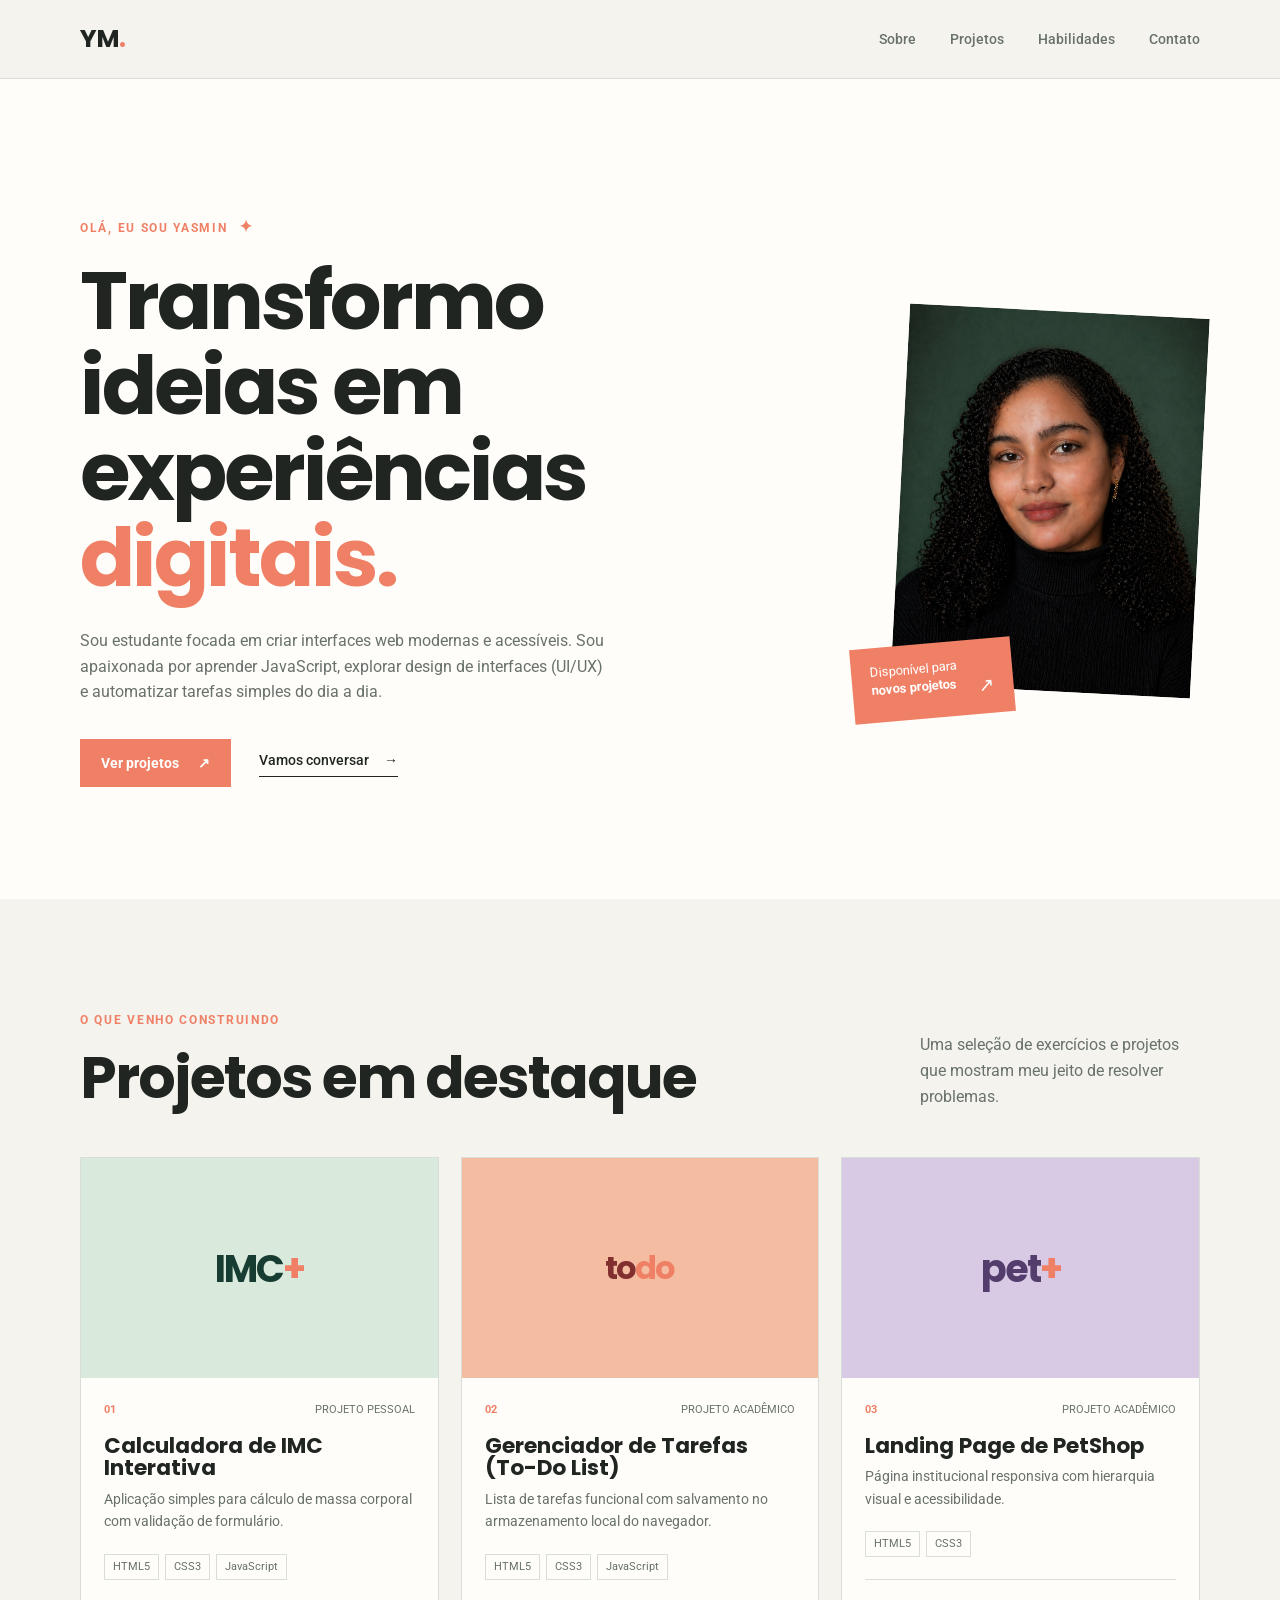
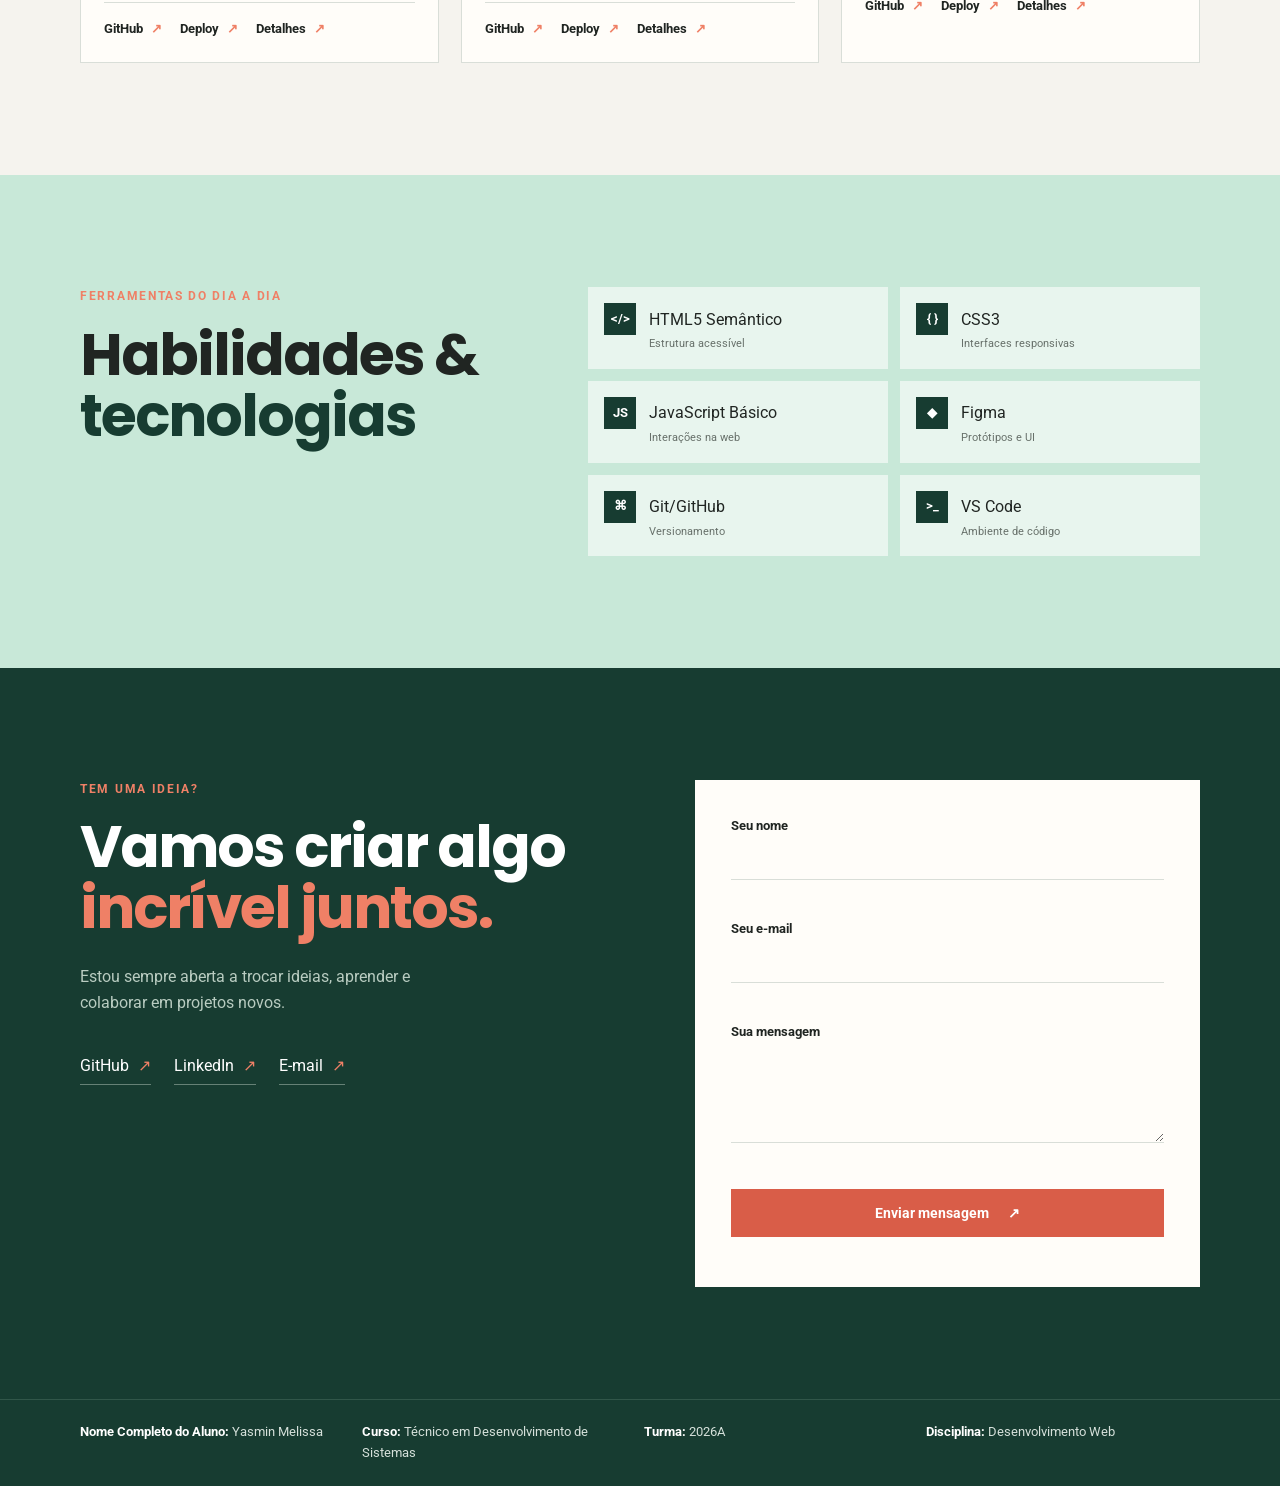
==== index.html @ c8c04c97 "Cria portfolio responsivo com subpaginas interativas" ====
<!DOCTYPE html>
<html lang="pt-BR">
<head>
  <meta charset="UTF-8">
  <meta name="viewport" content="width=device-width, initial-scale=1.0">
  <!-- TODO: ALTERAR AQUI - Atualize o nome e a área de atuação do estudante. -->
  <meta name="description" content="Portfólio de Yasmin Melissa, aluna de Desenvolvimento de Sistemas.">
  <title>Yasmin Melissa | Desenvolvimento de Sistemas</title>
  <link rel="icon" type="image/x-icon" href="img/favicon.ico">
  <link rel="preconnect" href="https://fonts.googleapis.com">
  <link rel="preconnect" href="https://fonts.gstatic.com" crossorigin>
  <link href="https://fonts.googleapis.com/css2?family=Poppins:wght@400;500;600;700&family=Roboto:wght@400;500;700&display=swap" rel="stylesheet">
  <link rel="stylesheet" href="css/style.css">
</head>
<body>
  <a class="skip-link" href="#conteudo">Pular para o conteúdo</a>

  <header class="site-header">
    <div class="container header-content">
      <!-- TODO: ALTERAR AQUI - Troque pelas iniciais ou marca pessoal do estudante. -->
      <a class="brand" href="#sobre" aria-label="Ir para o início">YM<span>.</span></a>
      <button class="menu-toggle" type="button" aria-label="Abrir menu" aria-expanded="false" aria-controls="main-menu">
        <span></span><span></span><span></span>
      </button>
      <nav class="main-nav" id="main-menu" aria-label="Navegação principal">
        <a href="#sobre">Sobre</a>
        <a href="#projetos">Projetos</a>
        <a href="#habilidades">Habilidades</a>
        <a href="#contato">Contato</a>
      </nav>
    </div>
  </header>

  <main id="conteudo">
    <!-- Apresentação principal e chamada para os projetos. -->
    <section class="hero section" id="sobre">
      <div class="container hero-grid">
        <div class="hero-copy">
          <!-- TODO: ALTERAR AQUI - Personalize o nome apresentado no início. -->
          <p class="eyebrow">Olá, eu sou Yasmin <span aria-hidden="true">✦</span></p>
          <h1>Transformo ideias em experiências <em>digitais.</em></h1>
          <!-- TODO: ALTERAR AQUI - Informe seu curso técnico e seus principais interesses. -->
          <p class="hero-text">Sou estudante focada em criar interfaces web modernas e acessíveis. Sou apaixonada por aprender JavaScript, explorar design de interfaces (UI/UX) e automatizar tarefas simples do dia a dia.</p>
          <div class="hero-actions">
            <a class="button button-primary" href="#projetos">Ver projetos <span aria-hidden="true">↗</span></a>
            <a class="text-link" href="#contato">Vamos conversar <span aria-hidden="true">→</span></a>
          </div>
        </div>
        <div class="profile-wrap">
          <div class="profile-frame">
            <!-- TODO: ALTERAR AQUI - Substitua img/foto-perfil.jpg pela sua foto, mantendo o caminho da pasta img/. -->
            <img src="img/foto-perfil.jpg" alt="Foto de perfil de Yasmin Melissa da Silva Mello" onerror="this.style.display='none'; this.parentElement.classList.add('image-fallback');">
            <span class="fallback-initials" aria-hidden="true">YM</span>
          </div>
          <p class="profile-note">Disponível para<br><strong>novos projetos</strong> <span aria-hidden="true">↗</span></p>
        </div>
      </div>
    </section>

    <!-- Projetos podem ser duplicados e personalizados com links reais. -->
    <section class="projects section" id="projetos">
      <div class="container">
        <div class="section-heading">
          <div>
            <p class="eyebrow">O que venho construindo</p>
            <h2>Projetos em destaque</h2>
          </div>
          <p class="section-intro">Uma seleção de exercícios e projetos que mostram meu jeito de resolver problemas.</p>
        </div>
        <div class="project-grid">
          <article class="project-card">
            <!-- TODO: ALTERAR AQUI - Troque nome, descrição, tecnologias e links pelo seu projeto. -->
            <a class="project-image image-one" href="projetos/projeto-1.html" aria-label="Ver detalhes da Calculadora de IMC Interativa">
              <span class="image-label">IMC<span>+</span></span>
            </a>
            <div class="project-content">
              <div class="project-meta"><span>01</span><span>Projeto pessoal</span></div>
              <h3>Calculadora de IMC Interativa</h3>
              <p>Aplicação simples para cálculo de massa corporal com validação de formulário.</p>
              <div class="tags"><span>HTML5</span><span>CSS3</span><span>JavaScript</span></div>
              <div class="project-links"><a href="https://github.com/Yasmin710-135/portifolio" target="_blank" rel="noopener noreferrer">GitHub <span>↗</span></a><a href="https://yasmin710-135.github.io/portifolio/" target="_blank" rel="noopener noreferrer">Deploy <span>↗</span></a><a href="projetos/projeto-1.html">Detalhes <span>↗</span></a></div>
            </div>
          </article>

          <article class="project-card">
            <!-- TODO: ALTERAR AQUI - Troque nome, descrição, tecnologias e links pelo seu projeto. -->
            <a class="project-image image-two" href="projetos/projeto-2.html" aria-label="Ver detalhes do Gerenciador de Tarefas">
              <span class="image-label">to<span>do</span></span>
            </a>
            <div class="project-content">
              <div class="project-meta"><span>02</span><span>Projeto acadêmico</span></div>
              <h3>Gerenciador de Tarefas (To-Do List)</h3>
              <p>Lista de tarefas funcional com salvamento no armazenamento local do navegador.</p>
              <div class="tags"><span>HTML5</span><span>CSS3</span><span>JavaScript</span></div>
              <div class="project-links"><a href="https://github.com/Yasmin710-135/portifolio" target="_blank" rel="noopener noreferrer">GitHub <span>↗</span></a><a href="https://yasmin710-135.github.io/portifolio/" target="_blank" rel="noopener noreferrer">Deploy <span>↗</span></a><a href="projetos/projeto-2.html">Detalhes <span>↗</span></a></div>
            </div>
          </article>

          <article class="project-card">
            <!-- TODO: ALTERAR AQUI - Troque nome, descrição, tecnologias e links pelo seu projeto. -->
            <a class="project-image image-three" href="projetos/projeto-3.html" aria-label="Ver detalhes da Landing Page de PetShop">
              <span class="image-label">pet<span>+</span></span>
            </a>
            <div class="project-content">
              <div class="project-meta"><span>03</span><span>Projeto acadêmico</span></div>
              <h3>Landing Page de PetShop</h3>
              <p>Página institucional responsiva com hierarquia visual e acessibilidade.</p>
              <div class="tags"><span>HTML5</span><span>CSS3</span></div>
              <div class="project-links"><a href="https://github.com/Yasmin710-135/portifolio" target="_blank" rel="noopener noreferrer">GitHub <span>↗</span></a><a href="https://yasmin710-135.github.io/portifolio/" target="_blank" rel="noopener noreferrer">Deploy <span>↗</span></a><a href="projetos/projeto-3.html">Detalhes <span>↗</span></a></div>
            </div>
          </article>
        </div>
      </div>
    </section>

    <!-- Lista de tecnologias sem métricas subjetivas de nível. -->
    <section class="skills section" id="habilidades">
      <div class="container skills-grid">
        <div>
          <p class="eyebrow">Ferramentas do dia a dia</p>
          <h2>Habilidades &<br><em>tecnologias</em></h2>
        </div>
        <div class="skills-list" aria-label="Lista de habilidades">
          <div class="skill"><span class="skill-icon">&lt;/&gt;</span><span>HTML5 Semântico</span><small>Estrutura acessível</small></div>
          <div class="skill"><span class="skill-icon">{ }</span><span>CSS3</span><small>Interfaces responsivas</small></div>
          <div class="skill"><span class="skill-icon">JS</span><span>JavaScript Básico</span><small>Interações na web</small></div>
          <div class="skill"><span class="skill-icon">◆</span><span>Figma</span><small>Protótipos e UI</small></div>
          <div class="skill"><span class="skill-icon">⌘</span><span>Git/GitHub</span><small>Versionamento</small></div>
          <div class="skill"><span class="skill-icon">&gt;_</span><span>VS Code</span><small>Ambiente de código</small></div>
        </div>
      </div>
    </section>

    <!-- O formulário faz a validação no navegador e está pronto para integração. -->
    <section class="contact section" id="contato">
      <div class="container contact-grid">
        <div class="contact-copy">
          <p class="eyebrow">Tem uma ideia?</p>
          <h2>Vamos criar algo<br><em>incrível juntos.</em></h2>
          <p>Estou sempre aberta a trocar ideias, aprender e colaborar em projetos novos.</p>
          <div class="social-links">
            <!-- TODO: ALTERAR AQUI - Substitua os endereços pelas suas redes e e-mail profissional. -->
            <a href="https://github.com/[SEU_USUARIO_GITHUB]" target="_blank" rel="noopener noreferrer">GitHub <span>↗</span></a>
            <a href="https://www.linkedin.com/in/[SEU_USUARIO_LINKEDIN]" target="_blank" rel="noopener noreferrer">LinkedIn <span>↗</span></a>
            <a href="mailto:[SEU_EMAIL@DOMINIO.COM]">E-mail <span>↗</span></a>
          </div>
        </div>
        <form class="contact-form" id="contact-form" novalidate>
          <div class="field"><label for="nome">Seu nome</label><input type="text" id="nome" name="nome" autocomplete="name" required><span class="field-error" aria-live="polite"></span></div>
          <div class="field"><label for="email">Seu e-mail</label><input type="email" id="email" name="email" autocomplete="email" required><span class="field-error" aria-live="polite"></span></div>
          <div class="field"><label for="mensagem">Sua mensagem</label><textarea id="mensagem" name="mensagem" rows="4" required></textarea><span class="field-error" aria-live="polite"></span></div>
          <button class="button button-dark" type="submit">Enviar mensagem <span aria-hidden="true">↗</span></button>
          <p class="form-status" role="status" aria-live="polite"></p>
        </form>
      </div>
    </section>
  </main>

  <footer class="site-footer">
    <!-- TODO: ALTERAR AQUI - Atualize o nome e o ano, se necessário. -->
    <div class="container footer-content">
      <p><strong>Nome Completo do Aluno:</strong> Yasmin Melissa</p>
      <p><strong>Curso:</strong> Técnico em Desenvolvimento de Sistemas</p>
      <p><strong>Turma:</strong> 2026A</p>
      <p><strong>Disciplina:</strong> Desenvolvimento Web</p>
    </div>
  </footer>
  <script src="js/script.js"></script>
</body>
</html>
---- css/style.css ----
/* TODO: ALTERAR AQUI - Ajuste a paleta mantendo a proporção 60-30-10. */
:root {
  --bg-primary: #f5f3ee;
  --bg-secondary: #173c31;
  --card-bg: #fffdf9;
  --accent-color: #ef8066;
  --accent-hover: #d95d48;
  --text-primary: #202522;
  --text-muted: #68716b;
  --border-color: #d9ded8;
  --soft-accent: #c8e8d8;
  --heading-font: "Poppins", sans-serif;
  --body-font: "Roboto", sans-serif;
}

* { box-sizing: border-box; margin: 0; padding: 0; }
html { scroll-behavior: smooth; }
body { background: var(--bg-primary); color: var(--text-primary); font: 1rem/1.6 var(--body-font); }
a { color: inherit; text-decoration: none; }
button, input, textarea { font: inherit; }
.container { margin: 0 auto; width: min(1120px, calc(100% - 48px)); }
.section { padding: 112px 0; }
.skip-link { background: var(--bg-secondary); color: #fff; left: 12px; padding: 8px 14px; position: fixed; top: -60px; z-index: 20; }
.skip-link:focus { top: 12px; }

.site-header { background: rgba(245, 243, 238, .94); border-bottom: 1px solid var(--border-color); position: sticky; top: 0; z-index: 10; backdrop-filter: blur(12px); }
.header-content { align-items: center; display: flex; height: 78px; justify-content: space-between; }
.brand { font: 700 25px var(--heading-font); letter-spacing: -1px; }
.brand span, em { color: var(--accent-color); font-style: normal; }
.main-nav { display: flex; gap: 34px; }
.main-nav a, .text-link { color: var(--text-muted); font-size: .875rem; font-weight: 500; }
.main-nav a:hover, .text-link:hover, .social-links a:hover { color: var(--accent-color); }
.menu-toggle { background: none; border: 0; cursor: pointer; display: none; }

.hero { background: var(--card-bg); min-height: 660px; padding-top: 135px; }
.hero-grid { align-items: center; display: grid; gap: 80px; grid-template-columns: 1.2fr .8fr; }
.eyebrow { color: var(--accent-color); font-size: .75rem; font-weight: 700; letter-spacing: 1.7px; margin-bottom: 18px; text-transform: uppercase; }
.eyebrow span { font-size: 1rem; margin-left: 7px; }
h1, h2, h3 { font-family: var(--heading-font); line-height: 1.05; }
h1 { font-size: clamp(3rem, 6.5vw, 5.1rem); letter-spacing: -3px; max-width: 680px; }
.hero-text { color: var(--text-muted); margin: 28px 0 34px; max-width: 530px; }
.hero-actions { align-items: center; display: flex; gap: 28px; }
.button { align-items: center; border: 0; cursor: pointer; display: inline-flex; font: 700 .875rem var(--body-font); gap: 19px; justify-content: center; padding: 16px 21px; transition: background .25s, color .25s, transform .25s; }
.button:hover { transform: translateY(-3px); }
.button-primary { background: var(--accent-color); color: #fff; }
.button-primary:hover, .button-dark { background: var(--accent-hover); }
.text-link { border-bottom: 1px solid var(--text-primary); color: var(--text-primary); padding-bottom: 4px; }
.text-link span { margin-left: 12px; }
.profile-wrap { justify-self: end; position: relative; }
.profile-frame { background: var(--soft-accent); height: 380px; overflow: hidden; position: relative; transform: rotate(3deg); width: 300px; }
.profile-frame img { height: 100%; object-fit: cover; width: 100%; }
.fallback-initials { align-items: center; color: var(--bg-secondary); display: flex; font: 700 4.75rem var(--heading-font); inset: 0; justify-content: center; position: absolute; }
.profile-frame img + .fallback-initials { display: none; }
.image-fallback .fallback-initials { display: flex; }
.profile-note { background: var(--accent-color); bottom: -28px; color: #fff; font-size: .8125rem; left: -48px; line-height: 1.35; padding: 16px 19px; position: absolute; transform: rotate(-5deg); }
.profile-note span { float: right; font-size: 1.1875rem; margin-left: 22px; }

.projects { background: var(--bg-primary); }
.section-heading { align-items: end; display: flex; justify-content: space-between; margin-bottom: 48px; }
h2 { font-size: clamp(2.375rem, 5vw, 3.625rem); letter-spacing: -2px; }
.section-intro { color: var(--text-muted); max-width: 280px; }
.project-grid { display: grid; gap: 22px; grid-template-columns: repeat(3, 1fr); }
.project-card { background: var(--card-bg); border: 1px solid var(--border-color); transition: box-shadow .3s, transform .3s; }
.project-card:hover { box-shadow: 10px 10px 0 var(--soft-accent); transform: translateY(-6px); }
.project-image { align-items: center; display: flex; height: 220px; justify-content: center; overflow: hidden; }
.image-one { background: #d9e9dc; }.image-two { background: #f4bda1; }.image-three { background: #d8c9e5; }
.image-label { color: var(--bg-secondary); font: 700 2.375rem var(--heading-font); letter-spacing: -2px; }.image-label span { color: var(--accent-color); }.image-two .image-label { color: #822f30; font-size: 2rem; }.image-three .image-label { color: #523d6c; }
.project-content { padding: 23px; }.project-meta { color: var(--text-muted); display: flex; font-size: .6875rem; justify-content: space-between; margin-bottom: 16px; text-transform: uppercase; }.project-meta span:first-child { color: var(--accent-color); font-weight: 700; }.project-content h3 { font-size: 1.35rem; margin-bottom: 8px; }.project-content p { color: var(--text-muted); font-size: .875rem; min-height: 48px; }.tags { display: flex; flex-wrap: wrap; gap: 6px; margin: 18px 0 22px; }.tags span { border: 1px solid var(--border-color); color: var(--text-muted); font-size: .6875rem; padding: 3px 8px; }.project-links { border-top: 1px solid var(--border-color); display: flex; gap: 18px; padding-top: 16px; }.project-links a { font-size: .8125rem; font-weight: 700; }.project-links a:hover { color: var(--accent-color); }.project-links span, .social-links span { color: var(--accent-color); margin-left: 5px; }

.skills { background: var(--soft-accent); }.skills-grid { display: grid; gap: 100px; grid-template-columns: .8fr 1.2fr; }.skills h2 em { color: var(--bg-secondary); }.skills-list { display: grid; gap: 12px; grid-template-columns: repeat(2, 1fr); }.skill { align-items: center; background: rgba(255,255,255,.58); display: grid; grid-template-columns: 45px 1fr; padding: 16px; }.skill-icon { align-items: center; background: var(--bg-secondary); color: #fff; display: flex; font-size: .8125rem; font-weight: 700; height: 32px; justify-content: center; width: 32px; }.skill small { color: var(--text-muted); font-size: .6875rem; grid-column: 2; }
.contact { background: var(--bg-secondary); color: #fff; }.contact-grid { display: grid; gap: 110px; grid-template-columns: 1fr 1fr; }.contact-copy h2 { margin-bottom: 25px; }.contact-copy > p:not(.eyebrow) { color: #b9ccc1; max-width: 380px; }.social-links { display: flex; flex-wrap: wrap; gap: 23px; margin-top: 38px; }.social-links a { border-bottom: 1px solid #668176; padding-bottom: 5px; }.contact-form { background: var(--card-bg); color: var(--text-primary); padding: 36px; }.field { margin-bottom: 21px; }.field label { display: block; font-size: .8125rem; font-weight: 700; margin-bottom: 7px; }.field input, .field textarea { background: transparent; border: 0; border-bottom: 1px solid var(--border-color); color: var(--text-primary); font: 1rem var(--body-font); outline: 0; padding: 8px 0; resize: vertical; width: 100%; }.field input:focus, .field textarea:focus { border-color: var(--accent-color); }.field-error { color: #c54b37; display: block; font-size: .75rem; min-height: 18px; }.field.invalid input, .field.invalid textarea { border-color: #c54b37; }.button-dark { color: #fff; width: 100%; }.button-dark:hover { background: var(--accent-color); }.form-status { color: var(--bg-secondary); font-size: .8125rem; margin-top: 14px; text-align: center; }
.site-footer { background: var(--bg-secondary); border-top: 1px solid #315649; color: #d5e0da; font-size: .8125rem; padding: 22px 0; }.footer-content { display: grid; gap: 8px; grid-template-columns: repeat(4, 1fr); }.footer-content strong { color: #fff; }

/* TODO: ALTERAR AQUI - Este breakpoint organiza o portfólio para telas menores. */
@media (max-width: 768px) {
  .section { padding: 78px 0; }.hero { padding-top: 90px; }.hero-grid, .skills-grid, .contact-grid { gap: 52px; grid-template-columns: 1fr; }.profile-wrap { justify-self: start; }.profile-frame { height: 330px; width: 260px; }.project-grid { grid-template-columns: 1fr 1fr; }.project-card:last-child { grid-column: 1 / -1; }.contact-grid { gap: 40px; }
}

@media (max-width: 600px) {
  .container { width: min(100% - 36px, 1120px); }.header-content { height: 68px; }.menu-toggle { display: flex; flex-direction: column; gap: 5px; padding: 8px 0 8px 8px; }.menu-toggle span { background: var(--text-primary); display: block; height: 2px; width: 25px; }.main-nav { background: var(--card-bg); border-bottom: 1px solid var(--border-color); display: flex; flex-direction: column; gap: 0; left: 0; padding: 12px 18px 22px; position: absolute; right: 0; top: 68px; transform: translateY(-150%); transition: transform .3s; z-index: -1; }.main-nav.is-open { transform: translateY(0); }.main-nav a { padding: 10px 0; }.hero-grid { gap: 55px; }.hero h1 { font-size: 3rem; letter-spacing: -2px; }.hero-actions { align-items: flex-start; flex-direction: column; gap: 20px; }.section-heading { align-items: flex-start; flex-direction: column; gap: 18px; }.project-grid, .skills-list { grid-template-columns: 1fr; }.project-card:last-child { grid-column: auto; }.contact-form { padding: 24px 20px; }.footer-content { grid-template-columns: 1fr; }
}

/* Layout das subpáginas: código demonstrativo à esquerda e preview à direita. */
.project-page { min-height: 100vh; }
.project-topbar { background: var(--bg-secondary); color: #fff; padding: 20px 0; }
.project-topbar .container { align-items: center; display: flex; justify-content: space-between; }
.back-link { color: #fff; font-weight: 700; }.back-link:hover { color: var(--accent-color); }
.project-title { font-size: clamp(2rem, 5vw, 3.5rem); margin: 56px 0 12px; }.project-description { color: var(--text-muted); margin-bottom: 22px; max-width: 680px; }
.project-badges { display: flex; flex-wrap: wrap; gap: 8px; margin-bottom: 36px; }.project-badges span { background: var(--accent-color); color: #fff; font-size: .8rem; font-weight: 700; padding: 5px 10px; }
.split-container { display: grid; gap: 24px; grid-template-columns: 1fr 1fr; margin-bottom: 80px; }.code-panel, .preview-panel { min-width: 0; padding: 28px; }.code-panel { background: #17232b; color: #d5e7ed; }.code-panel h2, .preview-panel h2 { font-size: 1.4rem; letter-spacing: 0; margin-bottom: 20px; }.code-panel h2 { color: #fff; }.code-panel pre { font: .85rem/1.7 "Roboto Mono", monospace; overflow-x: auto; white-space: pre-wrap; }.code-keyword { color: #ff9d7e; }.code-string { color: #b8e58a; }.preview-panel { background: var(--card-bg); border: 1px solid var(--border-color); }.demo-box { display: flex; flex-direction: column; gap: 12px; }.demo-box label { font-weight: 700; }.demo-box input, .demo-box button { border: 1px solid var(--border-color); padding: 11px 13px; }.demo-box input:focus { border-color: var(--accent-color); outline: 2px solid rgba(239,128,102,.2); }.demo-box button { background: var(--accent-color); border: 0; color: #fff; cursor: pointer; font-weight: 700; }.demo-box button:hover { background: var(--accent-hover); }.demo-result { background: var(--soft-accent); margin-top: 12px; padding: 14px; }.task-list { list-style: none; margin-top: 14px; }.task-list li { align-items: center; border-bottom: 1px solid var(--border-color); display: flex; gap: 8px; justify-content: space-between; padding: 9px 0; }.task-list button { background: none; border: 0; color: var(--accent-hover); cursor: pointer; }.pet-preview { background: #fff4ed; padding: 24px; text-align: center; }.pet-preview h3 { color: var(--bg-secondary); font-size: 1.7rem; margin-bottom: 8px; }.pet-preview p { color: var(--text-muted); margin-bottom: 18px; }
@media (max-width: 768px) { .project-topbar .container { align-items: flex-start; flex-direction: column; gap: 12px; }.project-title { margin-top: 38px; }.split-container { grid-template-columns: 1fr; }.code-panel { order: 1; }.preview-panel { order: 2; } }
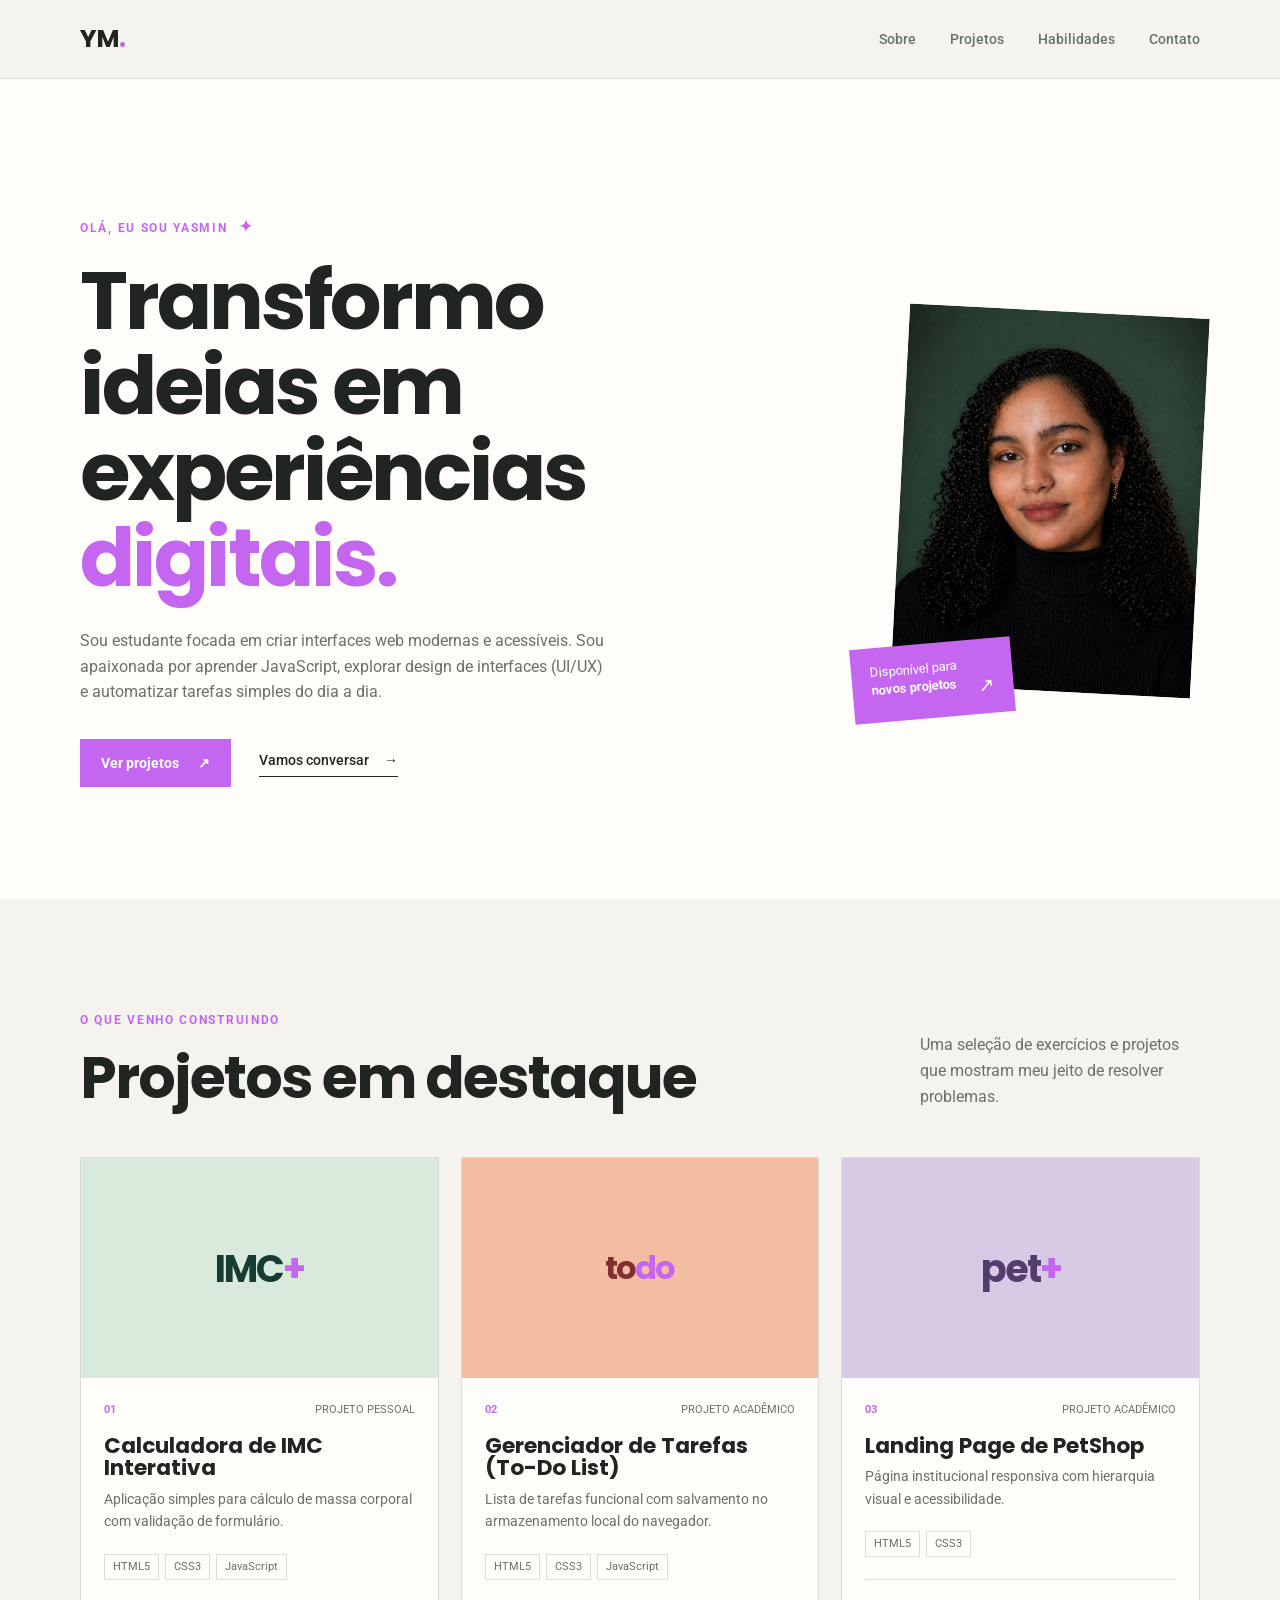
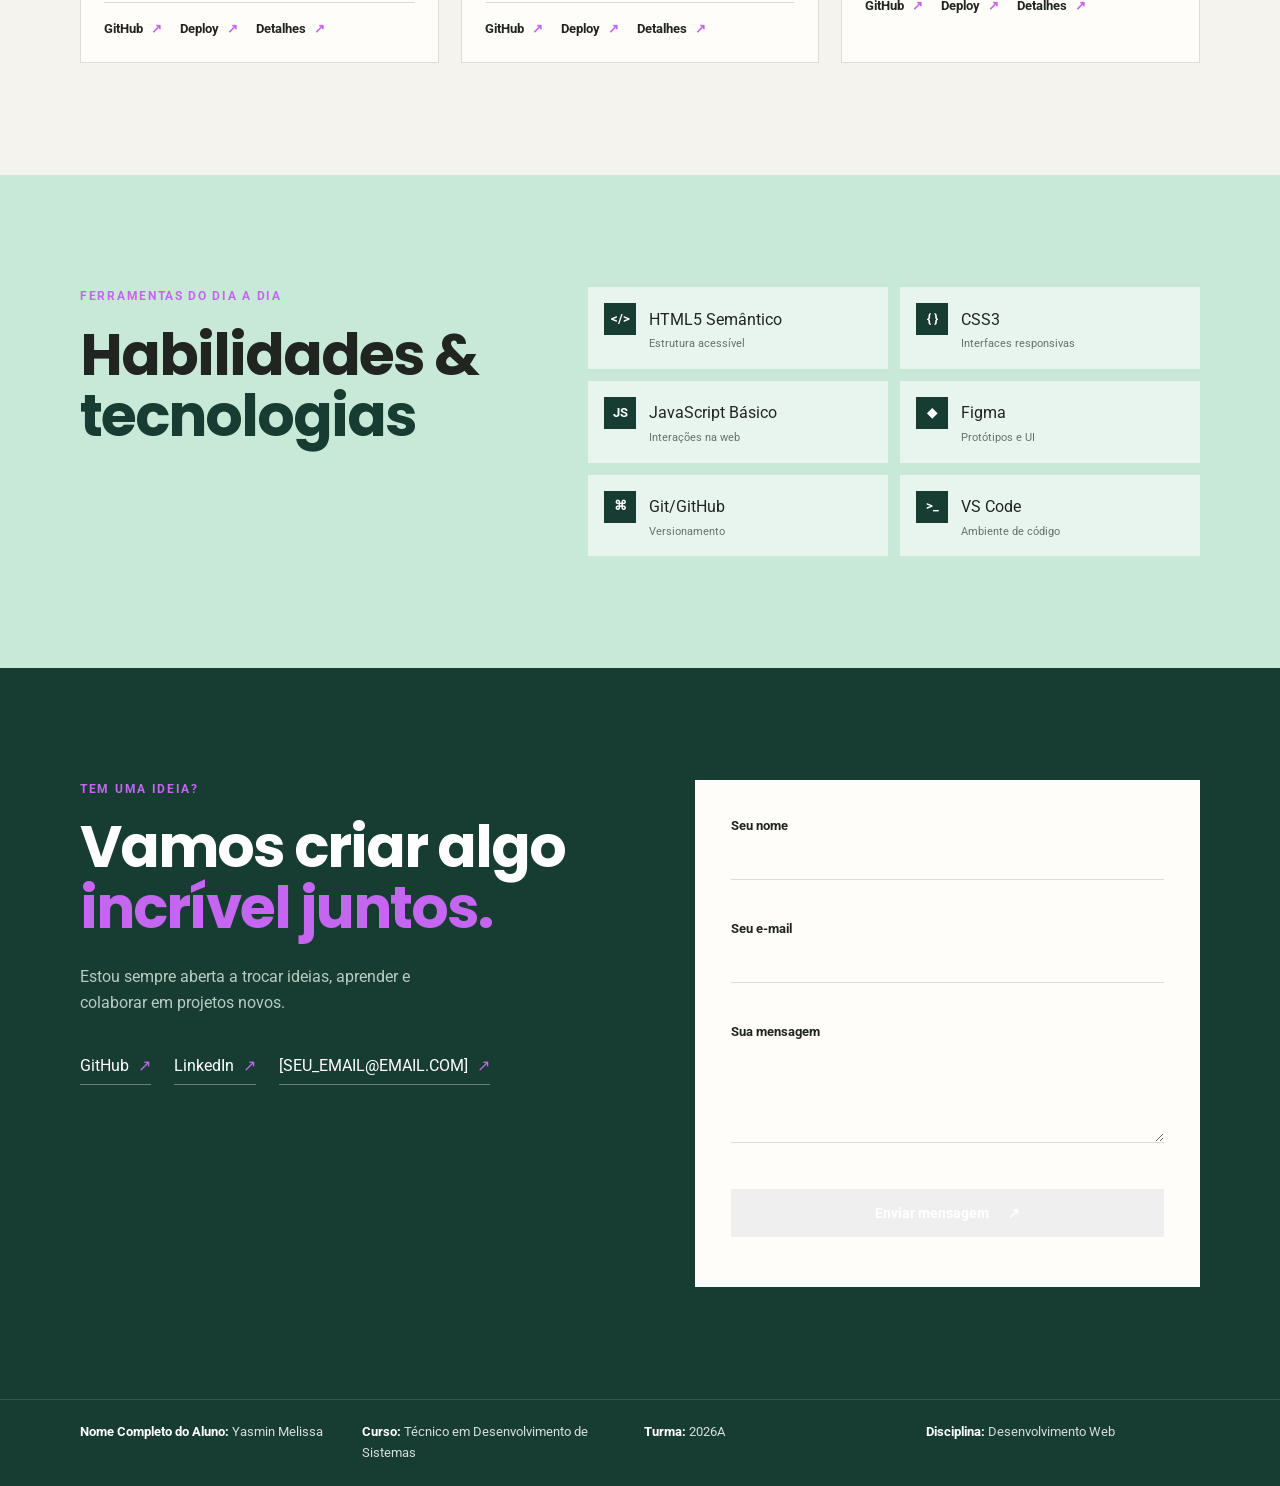
==== commit 9ea4e22c: "Padroniza comentarios do portfolio" ====
--- a/index.html
+++ b/index.html
@@ -3,7 +3,8 @@
 <head>
   <meta charset="UTF-8">
   <meta name="viewport" content="width=device-width, initial-scale=1.0">
-  <!-- TODO: ALTERAR AQUI - Atualize o nome e a área de atuação do estudante. -->
+  <!-- 🚨 ATENÇÃO EXTREMA: SE VOCÊ NÃO ENXERGAR ESTA LINHA, FAVOR COMPRAR UM ÓCULOS URGENTE! 🚨 -->
+  <!-- TODO: TROQUE O NOME ABAIXO PELO SEU OU VAI ENTREGAR O TRABALHO COM O NOME DOS OUTROS! -->
   <meta name="description" content="Portfólio de Yasmin Melissa, aluna de Desenvolvimento de Sistemas.">
   <title>Yasmin Melissa | Desenvolvimento de Sistemas</title>
   <link rel="icon" type="image/x-icon" href="img/favicon.ico">
@@ -17,7 +18,8 @@
 
   <header class="site-header">
     <div class="container header-content">
-      <!-- TODO: ALTERAR AQUI - Troque pelas iniciais ou marca pessoal do estudante. -->
+      <!-- 🚨 ATENÇÃO EXTREMA: SE VOCÊ NÃO ENXERGAR ESTA LINHA, FAVOR COMPRAR UM ÓCULOS URGENTE! 🚨 -->
+      <!-- TODO: TROQUE O NOME ABAIXO PELO SEU OU VAI ENTREGAR O TRABALHO COM O NOME DOS OUTROS! -->
       <a class="brand" href="#sobre" aria-label="Ir para o início">YM<span>.</span></a>
       <button class="menu-toggle" type="button" aria-label="Abrir menu" aria-expanded="false" aria-controls="main-menu">
         <span></span><span></span><span></span>
@@ -32,14 +34,17 @@
   </header>
 
   <main id="conteudo">
-    <!-- Apresentação principal e chamada para os projetos. -->
+    <!-- 🚨 ATENÇÃO EXTREMA: ESTA É A APRESENTAÇÃO PRINCIPAL DO PORTFÓLIO! 🚨 -->
+    <!-- TODO: TROQUE O TEXTO ABAIXO PELA SUA BIOGRAFIA OU VAI APRESENTAR A HISTÓRIA DOS OUTROS! -->
     <section class="hero section" id="sobre">
       <div class="container hero-grid">
         <div class="hero-copy">
-          <!-- TODO: ALTERAR AQUI - Personalize o nome apresentado no início. -->
+          <!-- 🚨 ATENÇÃO EXTREMA: SEU NOME PRECISA APARECER AQUI! 🚨 -->
+          <!-- TODO: TROQUE O NOME ABAIXO PELO SEU OU VAI ENTREGAR O TRABALHO COM O NOME DOS OUTROS! -->
           <p class="eyebrow">Olá, eu sou Yasmin <span aria-hidden="true">✦</span></p>
           <h1>Transformo ideias em experiências <em>digitais.</em></h1>
-          <!-- TODO: ALTERAR AQUI - Informe seu curso técnico e seus principais interesses. -->
+          <!-- ⚠️ OBVIEDADE NÍVEL HARD: SUA BIOGRAFIA NÃO VAI SE ESCREVER SOZINHA! ⚠️ -->
+          <!-- TODO: COLOQUE SEU CURSO E SEUS INTERESSES ABAIXO ANTES DE ENTREGAR O TRABALHO! -->
           <p class="hero-text">Sou estudante focada em criar interfaces web modernas e acessíveis. Sou apaixonada por aprender JavaScript, explorar design de interfaces (UI/UX) e automatizar tarefas simples do dia a dia.</p>
           <div class="hero-actions">
             <a class="button button-primary" href="#projetos">Ver projetos <span aria-hidden="true">↗</span></a>
@@ -48,7 +53,8 @@
         </div>
         <div class="profile-wrap">
           <div class="profile-frame">
-            <!-- TODO: ALTERAR AQUI - Substitua img/foto-perfil.jpg pela sua foto, mantendo o caminho da pasta img/. -->
+            <!-- 🚨 ATENÇÃO EXTREMA: UMA FOTO ERRADA VAI MOSTRAR A CARA DOS OUTROS NO SEU PORTFÓLIO! 🚨 -->
+            <!-- TODO: TROQUE img/foto-perfil.jpg PELA SUA FOTO E MANTENHA O CAMINHO DA PASTA img/! -->
             <img src="img/foto-perfil.jpg" alt="Foto de perfil de Yasmin Melissa da Silva Mello" onerror="this.style.display='none'; this.parentElement.classList.add('image-fallback');">
             <span class="fallback-initials" aria-hidden="true">YM</span>
           </div>
@@ -57,7 +63,8 @@
       </div>
     </section>
 
-    <!-- Projetos podem ser duplicados e personalizados com links reais. -->
+    <!-- 🚨 ATENÇÃO EXTREMA: ESTES PROJETOS SÃO A PROVA DO SEU TRABALHO! 🚨 -->
+    <!-- TODO: TROQUE OS PROJETOS ABAIXO PELOS SEUS OU O PROFESSOR VAI CLICAR NOS PROJETOS DOS OUTROS! -->
     <section class="projects section" id="projetos">
       <div class="container">
         <div class="section-heading">
@@ -69,7 +76,8 @@
         </div>
         <div class="project-grid">
           <article class="project-card">
-            <!-- TODO: ALTERAR AQUI - Troque nome, descrição, tecnologias e links pelo seu projeto. -->
+            <!-- ⚠️ OBVIEDADE NÍVEL HARD: PROJETO SEM NOME E LINK NÃO GANHA NOTA! ⚠️ -->
+            <!-- TODO: COLOQUE NOME, DESCRIÇÃO, TECNOLOGIAS E LINKS REAIS DO SEU PROJETO! -->
             <a class="project-image image-one" href="projetos/projeto-1.html" aria-label="Ver detalhes da Calculadora de IMC Interativa">
               <span class="image-label">IMC<span>+</span></span>
             </a>
@@ -83,7 +91,8 @@
           </article>
 
           <article class="project-card">
-            <!-- TODO: ALTERAR AQUI - Troque nome, descrição, tecnologias e links pelo seu projeto. -->
+            <!-- ⚠️ OBVIEDADE NÍVEL HARD: PROJETO SEM NOME E LINK NÃO GANHA NOTA! ⚠️ -->
+            <!-- TODO: COLOQUE NOME, DESCRIÇÃO, TECNOLOGIAS E LINKS REAIS DO SEU PROJETO! -->
             <a class="project-image image-two" href="projetos/projeto-2.html" aria-label="Ver detalhes do Gerenciador de Tarefas">
               <span class="image-label">to<span>do</span></span>
             </a>
@@ -97,7 +106,8 @@
           </article>
 
           <article class="project-card">
-            <!-- TODO: ALTERAR AQUI - Troque nome, descrição, tecnologias e links pelo seu projeto. -->
+            <!-- ⚠️ OBVIEDADE NÍVEL HARD: PROJETO SEM NOME E LINK NÃO GANHA NOTA! ⚠️ -->
+            <!-- TODO: COLOQUE NOME, DESCRIÇÃO, TECNOLOGIAS E LINKS REAIS DO SEU PROJETO! -->
             <a class="project-image image-three" href="projetos/projeto-3.html" aria-label="Ver detalhes da Landing Page de PetShop">
               <span class="image-label">pet<span>+</span></span>
             </a>
@@ -113,7 +123,8 @@
       </div>
     </section>
 
-    <!-- Lista de tecnologias sem métricas subjetivas de nível. -->
+    <!-- 🚨 ATENÇÃO EXTREMA: ESTA LISTA MOSTRA O QUE VOCÊ SABE FAZER! 🚨 -->
+    <!-- TODO: TROQUE AS HABILIDADES ABAIXO PELAS SUAS OU VAI ATRIBUIR CONHECIMENTO DOS OUTROS A VOCÊ! -->
     <section class="skills section" id="habilidades">
       <div class="container skills-grid">
         <div>
@@ -131,7 +142,8 @@
       </div>
     </section>
 
-    <!-- O formulário faz a validação no navegador e está pronto para integração. -->
+    <!-- ⚠️ OBVIEDADE NÍVEL HARD: FORMULÁRIO SEM VALIDAÇÃO VIRA BAGUNÇA! ⚠️ -->
+    <!-- TODO: CONECTE ESTE FORMULÁRIO A UM SERVIÇO REAL SE QUISER RECEBER MENSAGENS! -->
     <section class="contact section" id="contato">
       <div class="container contact-grid">
         <div class="contact-copy">
@@ -139,10 +151,11 @@
           <h2>Vamos criar algo<br><em>incrível juntos.</em></h2>
           <p>Estou sempre aberta a trocar ideias, aprender e colaborar em projetos novos.</p>
           <div class="social-links">
-            <!-- TODO: ALTERAR AQUI - Substitua os endereços pelas suas redes e e-mail profissional. -->
+            <!-- ⚠️ OBVIEDADE NÍVEL HARD: SE NÃO ALTERAR ISSO AQUI, NEM O LIVE SERVER SALVA! ⚠️ -->
+            <!-- TODO: COLOQUE SEU E-MAIL REAL ABAIXO. NÃO DEIXE ESTE PLACEHOLDER SE NÃO VÃO MANDAR MENSAGEM PRO SEXTO DOS INFERNOS! -->
             <a href="https://github.com/[SEU_USUARIO_GITHUB]" target="_blank" rel="noopener noreferrer">GitHub <span>↗</span></a>
             <a href="https://www.linkedin.com/in/[SEU_USUARIO_LINKEDIN]" target="_blank" rel="noopener noreferrer">LinkedIn <span>↗</span></a>
-            <a href="mailto:[SEU_EMAIL@DOMINIO.COM]">E-mail <span>↗</span></a>
+            <a href="mailto:[SEU_EMAIL]">[SEU_EMAIL@EMAIL.COM] <span>↗</span></a>
           </div>
         </div>
         <form class="contact-form" id="contact-form" novalidate>
@@ -157,7 +170,8 @@
   </main>
 
   <footer class="site-footer">
-    <!-- TODO: ALTERAR AQUI - Atualize o nome e o ano, se necessário. -->
+    <!-- 🚨 ATENÇÃO EXTREMA: O RODAPÉ TAMBÉM ENTREGA A IDENTIDADE DO TRABALHO! 🚨 -->
+    <!-- TODO: TROQUE O NOME, CURSO, TURMA E DISCIPLINA PELOS SEUS DADOS REAIS! -->
     <div class="container footer-content">
       <p><strong>Nome Completo do Aluno:</strong> Yasmin Melissa</p>
       <p><strong>Curso:</strong> Técnico em Desenvolvimento de Sistemas</p>
--- a/css/style.css
+++ b/css/style.css
@@ -1,10 +1,11 @@
-/* TODO: ALTERAR AQUI - Ajuste a paleta mantendo a proporção 60-30-10. */
+/* 💣 ALERTA MÁXIMO DE COR: SE MUDAR A ORDEM DESSAS VARIÁVEIS O SITE INTEIRO QUEBRA E A CULPA É SUA! */
 :root {
-  --bg-primary: #f5f3ee;
-  --bg-secondary: #173c31;
+  /* TODO: SE VOCÊ MUDAR ESSA COR E FICAR HORRÍVEL, A REGRA 60-30-10 VAI TE PERSEGUIR! */
+  --bg-primary: #f5f3ee; /* 60% COR DOMINANTE - NÃO INVENTA DE COLOCAR VERMELHO CHEGUEI AQUI! */
+  --bg-secondary: #173c31; /* 30% COR SECUNDÁRIA - SE FICAR SEM CONTRASTE VOCÊ ZERA A RUBRICA! */
   --card-bg: #fffdf9;
-  --accent-color: #ef8066;
-  --accent-hover: #d95d48;
+  --accent-color: #c466ef; /* 10% COR DE DESTAQUE - É APENAS PARA BOTÕES, NÃO PINTE O SITE TODO! */
+  --accent-hover: #b748d9;
   --text-primary: #202522;
   --text-muted: #68716b;
   --border-color: #d9ded8;
@@ -41,9 +42,9 @@
 .hero-text { color: var(--text-muted); margin: 28px 0 34px; max-width: 530px; }
 .hero-actions { align-items: center; display: flex; gap: 28px; }
 .button { align-items: center; border: 0; cursor: pointer; display: inline-flex; font: 700 .875rem var(--body-font); gap: 19px; justify-content: center; padding: 16px 21px; transition: background .25s, color .25s, transform .25s; }
-.button:hover { transform: translateY(-3px); }
+.button:hover { color: #ffffff; transform: translateY(-3px); }
 .button-primary { background: var(--accent-color); color: #fff; }
-.button-primary:hover, .button-dark { background: var(--accent-hover); }
+.button-primary:hover, .button-dark:hover { background: var(--accent-hover); color: #ffffff; }
 .text-link { border-bottom: 1px solid var(--text-primary); color: var(--text-primary); padding-bottom: 4px; }
 .text-link span { margin-left: 12px; }
 .profile-wrap { justify-self: end; position: relative; }
@@ -68,10 +69,11 @@
 .project-content { padding: 23px; }.project-meta { color: var(--text-muted); display: flex; font-size: .6875rem; justify-content: space-between; margin-bottom: 16px; text-transform: uppercase; }.project-meta span:first-child { color: var(--accent-color); font-weight: 700; }.project-content h3 { font-size: 1.35rem; margin-bottom: 8px; }.project-content p { color: var(--text-muted); font-size: .875rem; min-height: 48px; }.tags { display: flex; flex-wrap: wrap; gap: 6px; margin: 18px 0 22px; }.tags span { border: 1px solid var(--border-color); color: var(--text-muted); font-size: .6875rem; padding: 3px 8px; }.project-links { border-top: 1px solid var(--border-color); display: flex; gap: 18px; padding-top: 16px; }.project-links a { font-size: .8125rem; font-weight: 700; }.project-links a:hover { color: var(--accent-color); }.project-links span, .social-links span { color: var(--accent-color); margin-left: 5px; }
 
 .skills { background: var(--soft-accent); }.skills-grid { display: grid; gap: 100px; grid-template-columns: .8fr 1.2fr; }.skills h2 em { color: var(--bg-secondary); }.skills-list { display: grid; gap: 12px; grid-template-columns: repeat(2, 1fr); }.skill { align-items: center; background: rgba(255,255,255,.58); display: grid; grid-template-columns: 45px 1fr; padding: 16px; }.skill-icon { align-items: center; background: var(--bg-secondary); color: #fff; display: flex; font-size: .8125rem; font-weight: 700; height: 32px; justify-content: center; width: 32px; }.skill small { color: var(--text-muted); font-size: .6875rem; grid-column: 2; }
-.contact { background: var(--bg-secondary); color: #fff; }.contact-grid { display: grid; gap: 110px; grid-template-columns: 1fr 1fr; }.contact-copy h2 { margin-bottom: 25px; }.contact-copy > p:not(.eyebrow) { color: #b9ccc1; max-width: 380px; }.social-links { display: flex; flex-wrap: wrap; gap: 23px; margin-top: 38px; }.social-links a { border-bottom: 1px solid #668176; padding-bottom: 5px; }.contact-form { background: var(--card-bg); color: var(--text-primary); padding: 36px; }.field { margin-bottom: 21px; }.field label { display: block; font-size: .8125rem; font-weight: 700; margin-bottom: 7px; }.field input, .field textarea { background: transparent; border: 0; border-bottom: 1px solid var(--border-color); color: var(--text-primary); font: 1rem var(--body-font); outline: 0; padding: 8px 0; resize: vertical; width: 100%; }.field input:focus, .field textarea:focus { border-color: var(--accent-color); }.field-error { color: #c54b37; display: block; font-size: .75rem; min-height: 18px; }.field.invalid input, .field.invalid textarea { border-color: #c54b37; }.button-dark { color: #fff; width: 100%; }.button-dark:hover { background: var(--accent-color); }.form-status { color: var(--bg-secondary); font-size: .8125rem; margin-top: 14px; text-align: center; }
+.contact { background: var(--bg-secondary); color: #fff; }.contact-grid { display: grid; gap: 110px; grid-template-columns: 1fr 1fr; }.contact-copy h2 { margin-bottom: 25px; }.contact-copy > p:not(.eyebrow) { color: #b9ccc1; max-width: 380px; }.social-links { display: flex; flex-wrap: wrap; gap: 23px; margin-top: 38px; }.social-links a { border-bottom: 1px solid #668176; padding-bottom: 5px; }.contact-form { background: var(--card-bg); color: var(--text-primary); padding: 36px; }.field { margin-bottom: 21px; }.field label { display: block; font-size: .8125rem; font-weight: 700; margin-bottom: 7px; }.field input, .field textarea { background: transparent; border: 0; border-bottom: 1px solid var(--border-color); color: var(--text-primary); font: 1rem var(--body-font); outline: 0; padding: 8px 0; resize: vertical; width: 100%; }.field input:focus, .field textarea:focus { border-color: var(--accent-color); }.field-error { color: #c54b37; display: block; font-size: .75rem; min-height: 18px; }.field.invalid input, .field.invalid textarea { border-color: #c54b37; }.button-dark { color: #fff; width: 100%; }.button-dark:hover { background: var(--accent-color); color: #ffffff; }.form-status { color: var(--bg-secondary); font-size: .8125rem; margin-top: 14px; text-align: center; }
 .site-footer { background: var(--bg-secondary); border-top: 1px solid #315649; color: #d5e0da; font-size: .8125rem; padding: 22px 0; }.footer-content { display: grid; gap: 8px; grid-template-columns: repeat(4, 1fr); }.footer-content strong { color: #fff; }
 
-/* TODO: ALTERAR AQUI - Este breakpoint organiza o portfólio para telas menores. */
+/* 🚨 ATENÇÃO EXTREMA: RESPONSIVIDADE NÃO É OPCIONAL EM UM PORTFÓLIO WEB! 🚨 */
+/* TODO: NÃO REMOVA ESTE BREAKPOINT OU O SITE VAI QUEBRAR NO CELULAR! */
 @media (max-width: 768px) {
   .section { padding: 78px 0; }.hero { padding-top: 90px; }.hero-grid, .skills-grid, .contact-grid { gap: 52px; grid-template-columns: 1fr; }.profile-wrap { justify-self: start; }.profile-frame { height: 330px; width: 260px; }.project-grid { grid-template-columns: 1fr 1fr; }.project-card:last-child { grid-column: 1 / -1; }.contact-grid { gap: 40px; }
 }
@@ -80,12 +82,13 @@
   .container { width: min(100% - 36px, 1120px); }.header-content { height: 68px; }.menu-toggle { display: flex; flex-direction: column; gap: 5px; padding: 8px 0 8px 8px; }.menu-toggle span { background: var(--text-primary); display: block; height: 2px; width: 25px; }.main-nav { background: var(--card-bg); border-bottom: 1px solid var(--border-color); display: flex; flex-direction: column; gap: 0; left: 0; padding: 12px 18px 22px; position: absolute; right: 0; top: 68px; transform: translateY(-150%); transition: transform .3s; z-index: -1; }.main-nav.is-open { transform: translateY(0); }.main-nav a { padding: 10px 0; }.hero-grid { gap: 55px; }.hero h1 { font-size: 3rem; letter-spacing: -2px; }.hero-actions { align-items: flex-start; flex-direction: column; gap: 20px; }.section-heading { align-items: flex-start; flex-direction: column; gap: 18px; }.project-grid, .skills-list { grid-template-columns: 1fr; }.project-card:last-child { grid-column: auto; }.contact-form { padding: 24px 20px; }.footer-content { grid-template-columns: 1fr; }
 }
 
-/* Layout das subpáginas: código demonstrativo à esquerda e preview à direita. */
+/* 🚨 ATENÇÃO EXTREMA: ESTE BLOCO CONTROLA O SPLIT DAS SUBPÁGINAS! 🚨 */
+/* TODO: ALTERE O LAYOUT ABAIXO SOMENTE SE SOUBER COMO PRESERVAR CÓDIGO E PREVIEW! */
 .project-page { min-height: 100vh; }
 .project-topbar { background: var(--bg-secondary); color: #fff; padding: 20px 0; }
 .project-topbar .container { align-items: center; display: flex; justify-content: space-between; }
 .back-link { color: #fff; font-weight: 700; }.back-link:hover { color: var(--accent-color); }
 .project-title { font-size: clamp(2rem, 5vw, 3.5rem); margin: 56px 0 12px; }.project-description { color: var(--text-muted); margin-bottom: 22px; max-width: 680px; }
 .project-badges { display: flex; flex-wrap: wrap; gap: 8px; margin-bottom: 36px; }.project-badges span { background: var(--accent-color); color: #fff; font-size: .8rem; font-weight: 700; padding: 5px 10px; }
-.split-container { display: grid; gap: 24px; grid-template-columns: 1fr 1fr; margin-bottom: 80px; }.code-panel, .preview-panel { min-width: 0; padding: 28px; }.code-panel { background: #17232b; color: #d5e7ed; }.code-panel h2, .preview-panel h2 { font-size: 1.4rem; letter-spacing: 0; margin-bottom: 20px; }.code-panel h2 { color: #fff; }.code-panel pre { font: .85rem/1.7 "Roboto Mono", monospace; overflow-x: auto; white-space: pre-wrap; }.code-keyword { color: #ff9d7e; }.code-string { color: #b8e58a; }.preview-panel { background: var(--card-bg); border: 1px solid var(--border-color); }.demo-box { display: flex; flex-direction: column; gap: 12px; }.demo-box label { font-weight: 700; }.demo-box input, .demo-box button { border: 1px solid var(--border-color); padding: 11px 13px; }.demo-box input:focus { border-color: var(--accent-color); outline: 2px solid rgba(239,128,102,.2); }.demo-box button { background: var(--accent-color); border: 0; color: #fff; cursor: pointer; font-weight: 700; }.demo-box button:hover { background: var(--accent-hover); }.demo-result { background: var(--soft-accent); margin-top: 12px; padding: 14px; }.task-list { list-style: none; margin-top: 14px; }.task-list li { align-items: center; border-bottom: 1px solid var(--border-color); display: flex; gap: 8px; justify-content: space-between; padding: 9px 0; }.task-list button { background: none; border: 0; color: var(--accent-hover); cursor: pointer; }.pet-preview { background: #fff4ed; padding: 24px; text-align: center; }.pet-preview h3 { color: var(--bg-secondary); font-size: 1.7rem; margin-bottom: 8px; }.pet-preview p { color: var(--text-muted); margin-bottom: 18px; }
+.split-container { display: grid; gap: 24px; grid-template-columns: 1fr 1fr; margin-bottom: 80px; }.code-panel, .preview-panel { min-width: 0; padding: 28px; }.code-panel { background: #17232b; color: #d5e7ed; }.code-panel h2, .preview-panel h2 { font-size: 1.4rem; letter-spacing: 0; margin-bottom: 20px; }.code-panel h2 { color: #fff; }.code-panel pre { font: .85rem/1.7 "Roboto Mono", monospace; overflow-x: auto; white-space: pre-wrap; }.code-keyword { color: #ff9d7e; }.code-string { color: #b8e58a; }.preview-panel { background: var(--card-bg); border: 1px solid var(--border-color); }.demo-box { display: flex; flex-direction: column; gap: 12px; }.demo-box label { font-weight: 700; }.demo-box input, .demo-box button { border: 1px solid var(--border-color); padding: 11px 13px; }.demo-box input:focus { border-color: var(--accent-color); outline: 2px solid rgba(239,128,102,.2); }.demo-box button { background: var(--accent-color); border: 0; color: #fff; cursor: pointer; font-weight: 700; }.demo-box button:hover { background: var(--accent-hover); color: #ffffff; }.demo-result { background: var(--soft-accent); margin-top: 12px; padding: 14px; }.task-list { list-style: none; margin-top: 14px; }.task-list li { align-items: center; border-bottom: 1px solid var(--border-color); display: flex; gap: 8px; justify-content: space-between; padding: 9px 0; }.task-list button { background: none; border: 0; color: var(--accent-hover); cursor: pointer; }.task-list button:hover { background: var(--accent-hover); color: #ffffff; }.pet-preview { background: #fff4ed; padding: 24px; text-align: center; }.pet-preview h3 { color: var(--bg-secondary); font-size: 1.7rem; margin-bottom: 8px; }.pet-preview p { color: var(--text-muted); margin-bottom: 18px; }
 @media (max-width: 768px) { .project-topbar .container { align-items: flex-start; flex-direction: column; gap: 12px; }.project-title { margin-top: 38px; }.split-container { grid-template-columns: 1fr; }.code-panel { order: 1; }.preview-panel { order: 2; } }
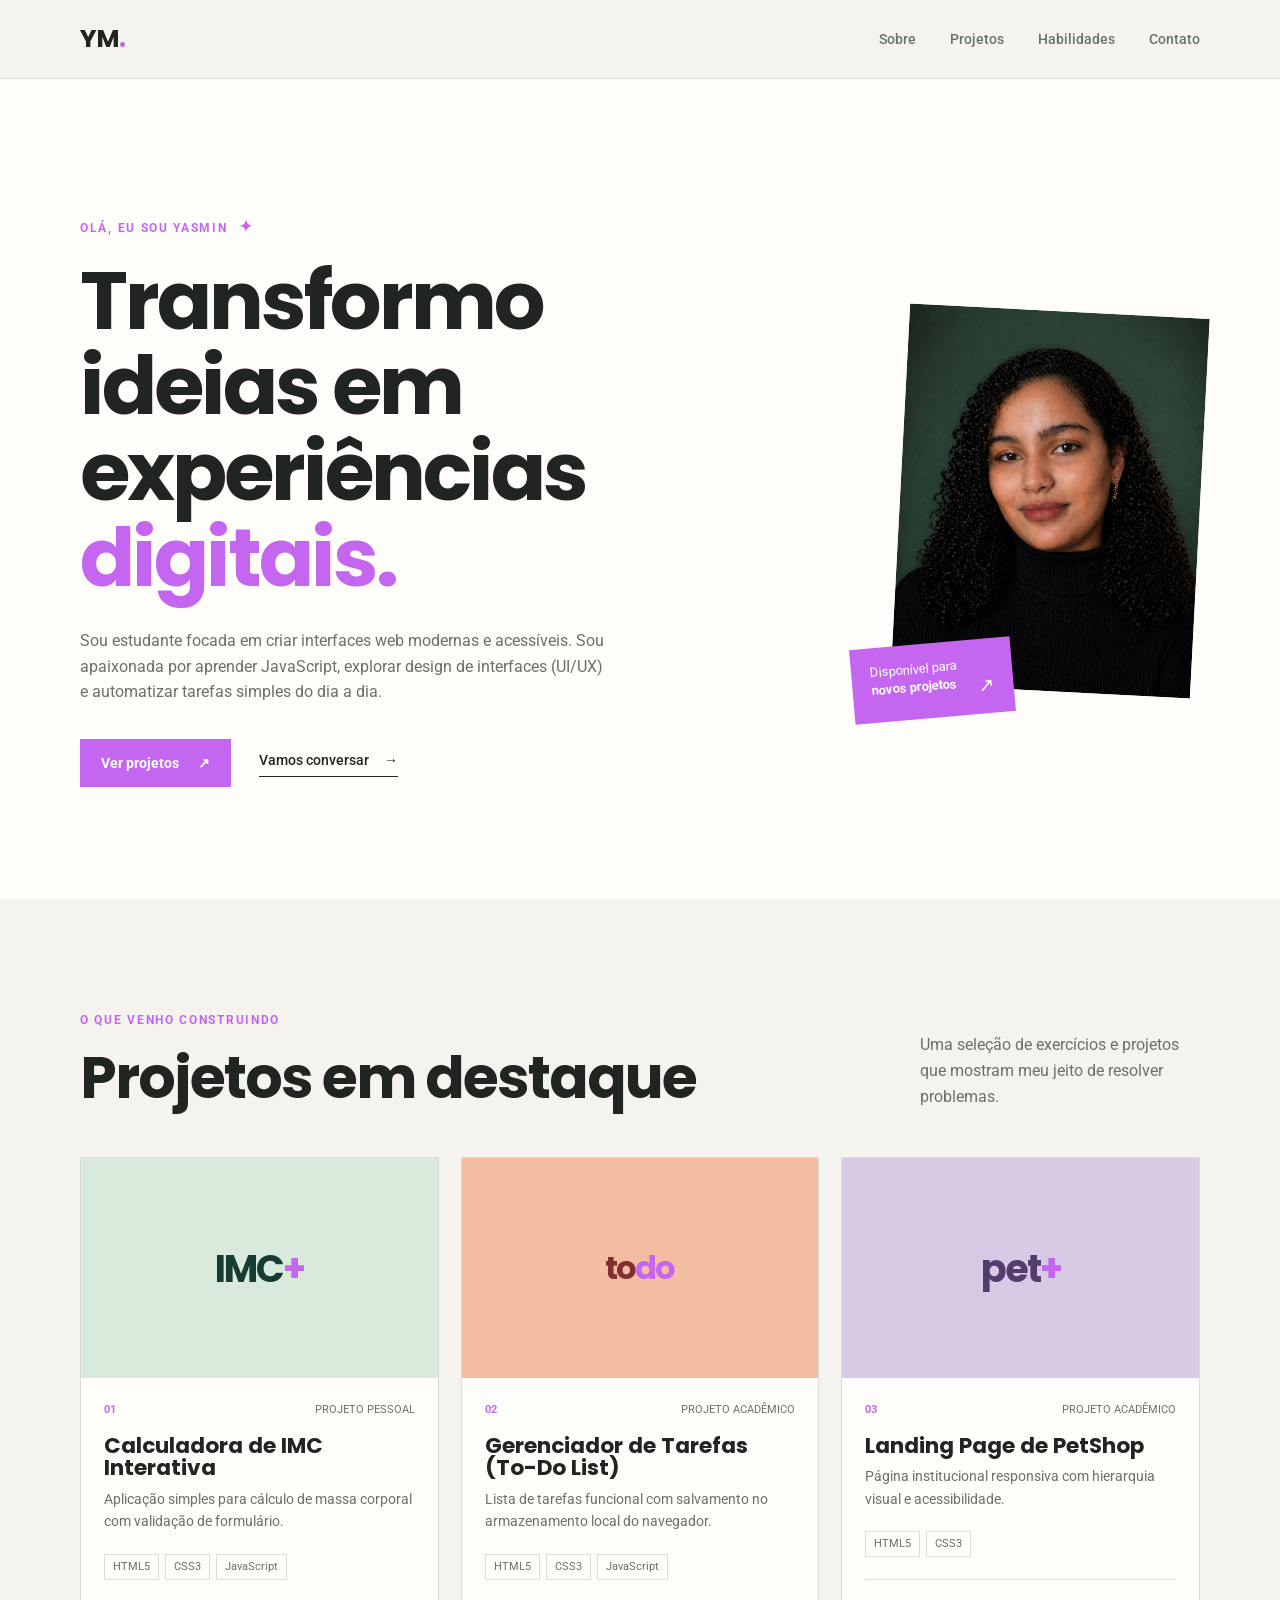
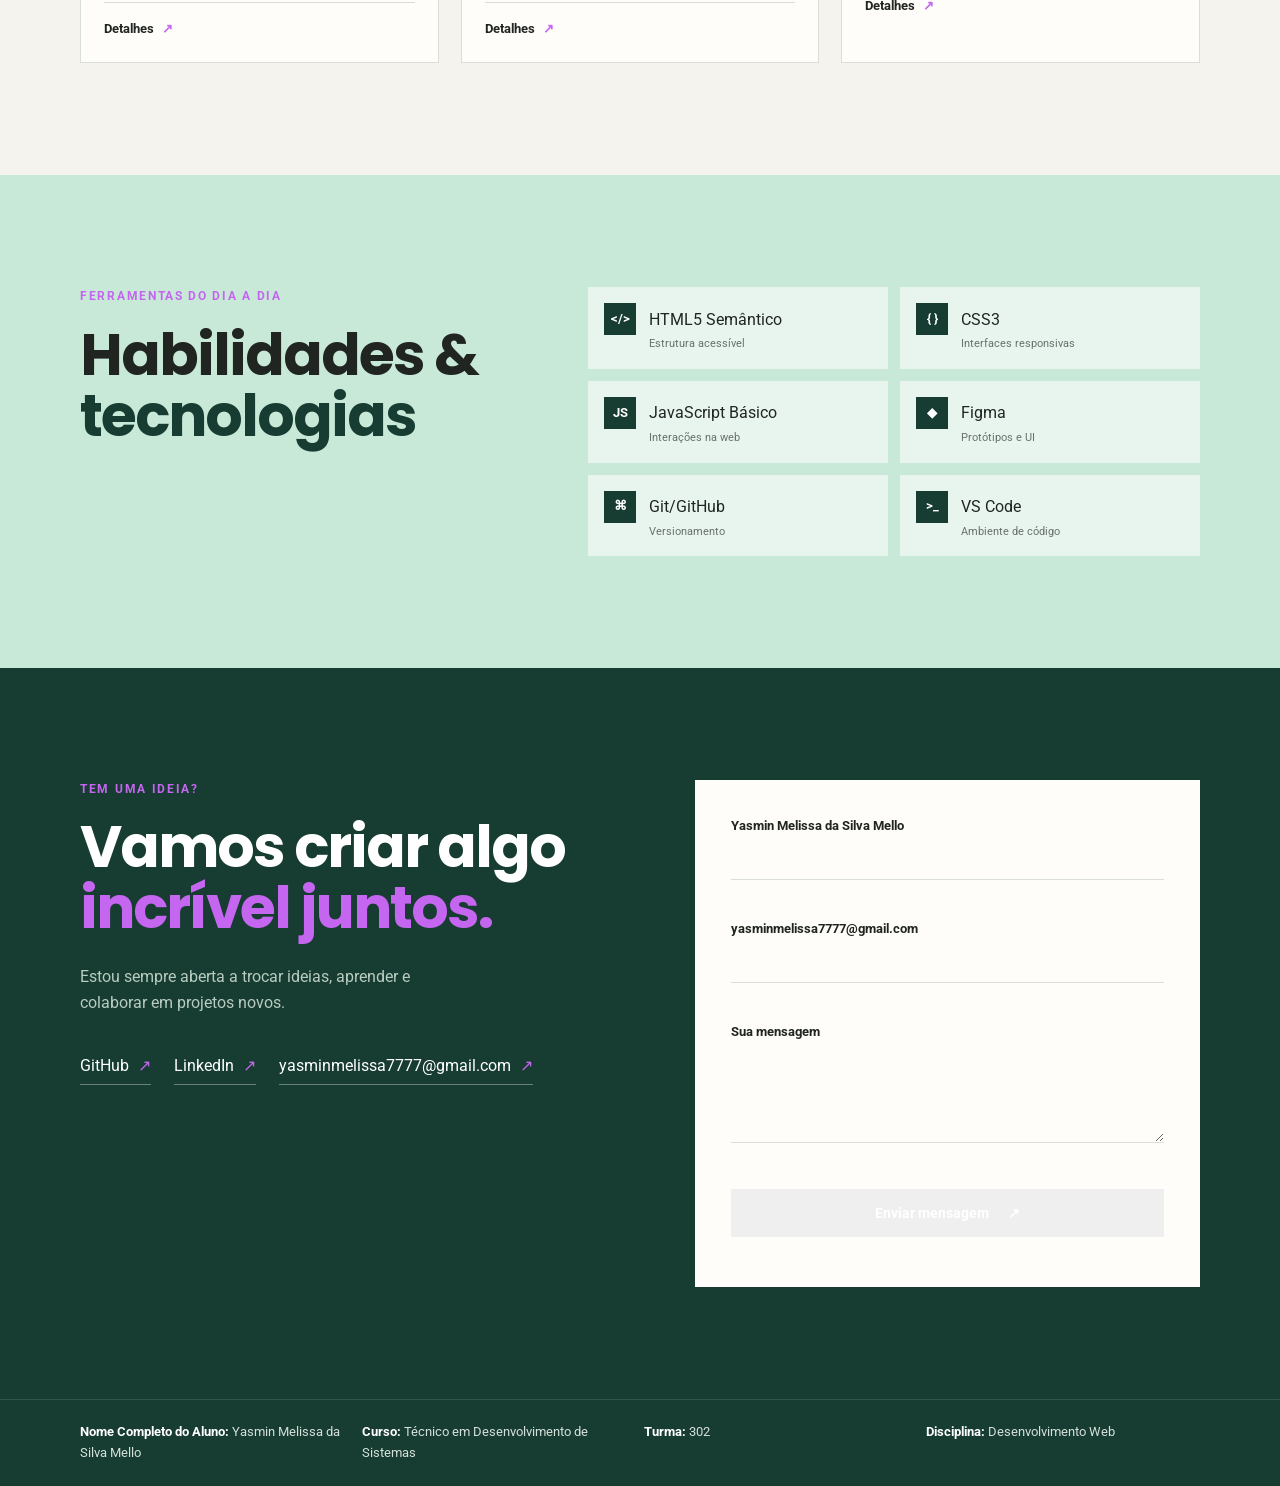
==== commit 5d4af5f9: "index.html" ====
--- a/index.html
+++ b/index.html
@@ -86,7 +86,7 @@
               <h3>Calculadora de IMC Interativa</h3>
               <p>Aplicação simples para cálculo de massa corporal com validação de formulário.</p>
               <div class="tags"><span>HTML5</span><span>CSS3</span><span>JavaScript</span></div>
-              <div class="project-links"><a href="https://github.com/Yasmin710-135/portifolio" target="_blank" rel="noopener noreferrer">GitHub <span>↗</span></a><a href="https://yasmin710-135.github.io/portifolio/" target="_blank" rel="noopener noreferrer">Deploy <span>↗</span></a><a href="projetos/projeto-1.html">Detalhes <span>↗</span></a></div>
+              <div class="project-links"><a href="projetos/projeto-1.html">Detalhes <span>↗</span></a></div>
             </div>
           </article>
 
@@ -101,7 +101,7 @@
               <h3>Gerenciador de Tarefas (To-Do List)</h3>
               <p>Lista de tarefas funcional com salvamento no armazenamento local do navegador.</p>
               <div class="tags"><span>HTML5</span><span>CSS3</span><span>JavaScript</span></div>
-              <div class="project-links"><a href="https://github.com/Yasmin710-135/portifolio" target="_blank" rel="noopener noreferrer">GitHub <span>↗</span></a><a href="https://yasmin710-135.github.io/portifolio/" target="_blank" rel="noopener noreferrer">Deploy <span>↗</span></a><a href="projetos/projeto-2.html">Detalhes <span>↗</span></a></div>
+              <div class="project-links"><a href="projetos/projeto-2.html">Detalhes <span>↗</span></a></div>
             </div>
           </article>
 
@@ -116,7 +116,7 @@
               <h3>Landing Page de PetShop</h3>
               <p>Página institucional responsiva com hierarquia visual e acessibilidade.</p>
               <div class="tags"><span>HTML5</span><span>CSS3</span></div>
-              <div class="project-links"><a href="https://github.com/Yasmin710-135/portifolio" target="_blank" rel="noopener noreferrer">GitHub <span>↗</span></a><a href="https://yasmin710-135.github.io/portifolio/" target="_blank" rel="noopener noreferrer">Deploy <span>↗</span></a><a href="projetos/projeto-3.html">Detalhes <span>↗</span></a></div>
+              <div class="project-links"><a href="projetos/projeto-3.html">Detalhes <span>↗</span></a></div>
             </div>
           </article>
         </div>
@@ -153,14 +153,14 @@
           <div class="social-links">
             <!-- ⚠️ OBVIEDADE NÍVEL HARD: SE NÃO ALTERAR ISSO AQUI, NEM O LIVE SERVER SALVA! ⚠️ -->
             <!-- TODO: COLOQUE SEU E-MAIL REAL ABAIXO. NÃO DEIXE ESTE PLACEHOLDER SE NÃO VÃO MANDAR MENSAGEM PRO SEXTO DOS INFERNOS! -->
-            <a href="https://github.com/[SEU_USUARIO_GITHUB]" target="_blank" rel="noopener noreferrer">GitHub <span>↗</span></a>
-            <a href="https://www.linkedin.com/in/[SEU_USUARIO_LINKEDIN]" target="_blank" rel="noopener noreferrer">LinkedIn <span>↗</span></a>
-            <a href="mailto:[SEU_EMAIL]">[SEU_EMAIL@EMAIL.COM] <span>↗</span></a>
+            <a href="https://github.com/Yasmin710-135" target="_blank" rel="noopener noreferrer">GitHub <span>↗</span></a>
+            <a href="https://www.linkedin.com/in/yasmin-m-70b185333/" target="_blank" rel="noopener noreferrer">LinkedIn <span>↗</span></a>
+            <a href="mailto:yasminmelissa7777@gmail.com">yasminmelissa7777@gmail.com <span>↗</span></a>
           </div>
         </div>
         <form class="contact-form" id="contact-form" novalidate>
-          <div class="field"><label for="nome">Seu nome</label><input type="text" id="nome" name="nome" autocomplete="name" required><span class="field-error" aria-live="polite"></span></div>
-          <div class="field"><label for="email">Seu e-mail</label><input type="email" id="email" name="email" autocomplete="email" required><span class="field-error" aria-live="polite"></span></div>
+          <div class="field"><label for="nome">Yasmin Melissa da Silva Mello</label><input type="text" id="nome" name="nome" autocomplete="name" required><span class="field-error" aria-live="polite"></span></div>
+          <div class="field"><label for="email">yasminmelissa7777@gmail.com</label><input type="email" id="email" name="email" autocomplete="email" required><span class="field-error" aria-live="polite"></span></div>
           <div class="field"><label for="mensagem">Sua mensagem</label><textarea id="mensagem" name="mensagem" rows="4" required></textarea><span class="field-error" aria-live="polite"></span></div>
           <button class="button button-dark" type="submit">Enviar mensagem <span aria-hidden="true">↗</span></button>
           <p class="form-status" role="status" aria-live="polite"></p>
@@ -173,9 +173,9 @@
     <!-- 🚨 ATENÇÃO EXTREMA: O RODAPÉ TAMBÉM ENTREGA A IDENTIDADE DO TRABALHO! 🚨 -->
     <!-- TODO: TROQUE O NOME, CURSO, TURMA E DISCIPLINA PELOS SEUS DADOS REAIS! -->
     <div class="container footer-content">
-      <p><strong>Nome Completo do Aluno:</strong> Yasmin Melissa</p>
+      <p><strong>Nome Completo do Aluno:</strong> Yasmin Melissa da Silva Mello</p>
       <p><strong>Curso:</strong> Técnico em Desenvolvimento de Sistemas</p>
-      <p><strong>Turma:</strong> 2026A</p>
+      <p><strong>Turma:</strong> 302</p>
       <p><strong>Disciplina:</strong> Desenvolvimento Web</p>
     </div>
   </footer>
